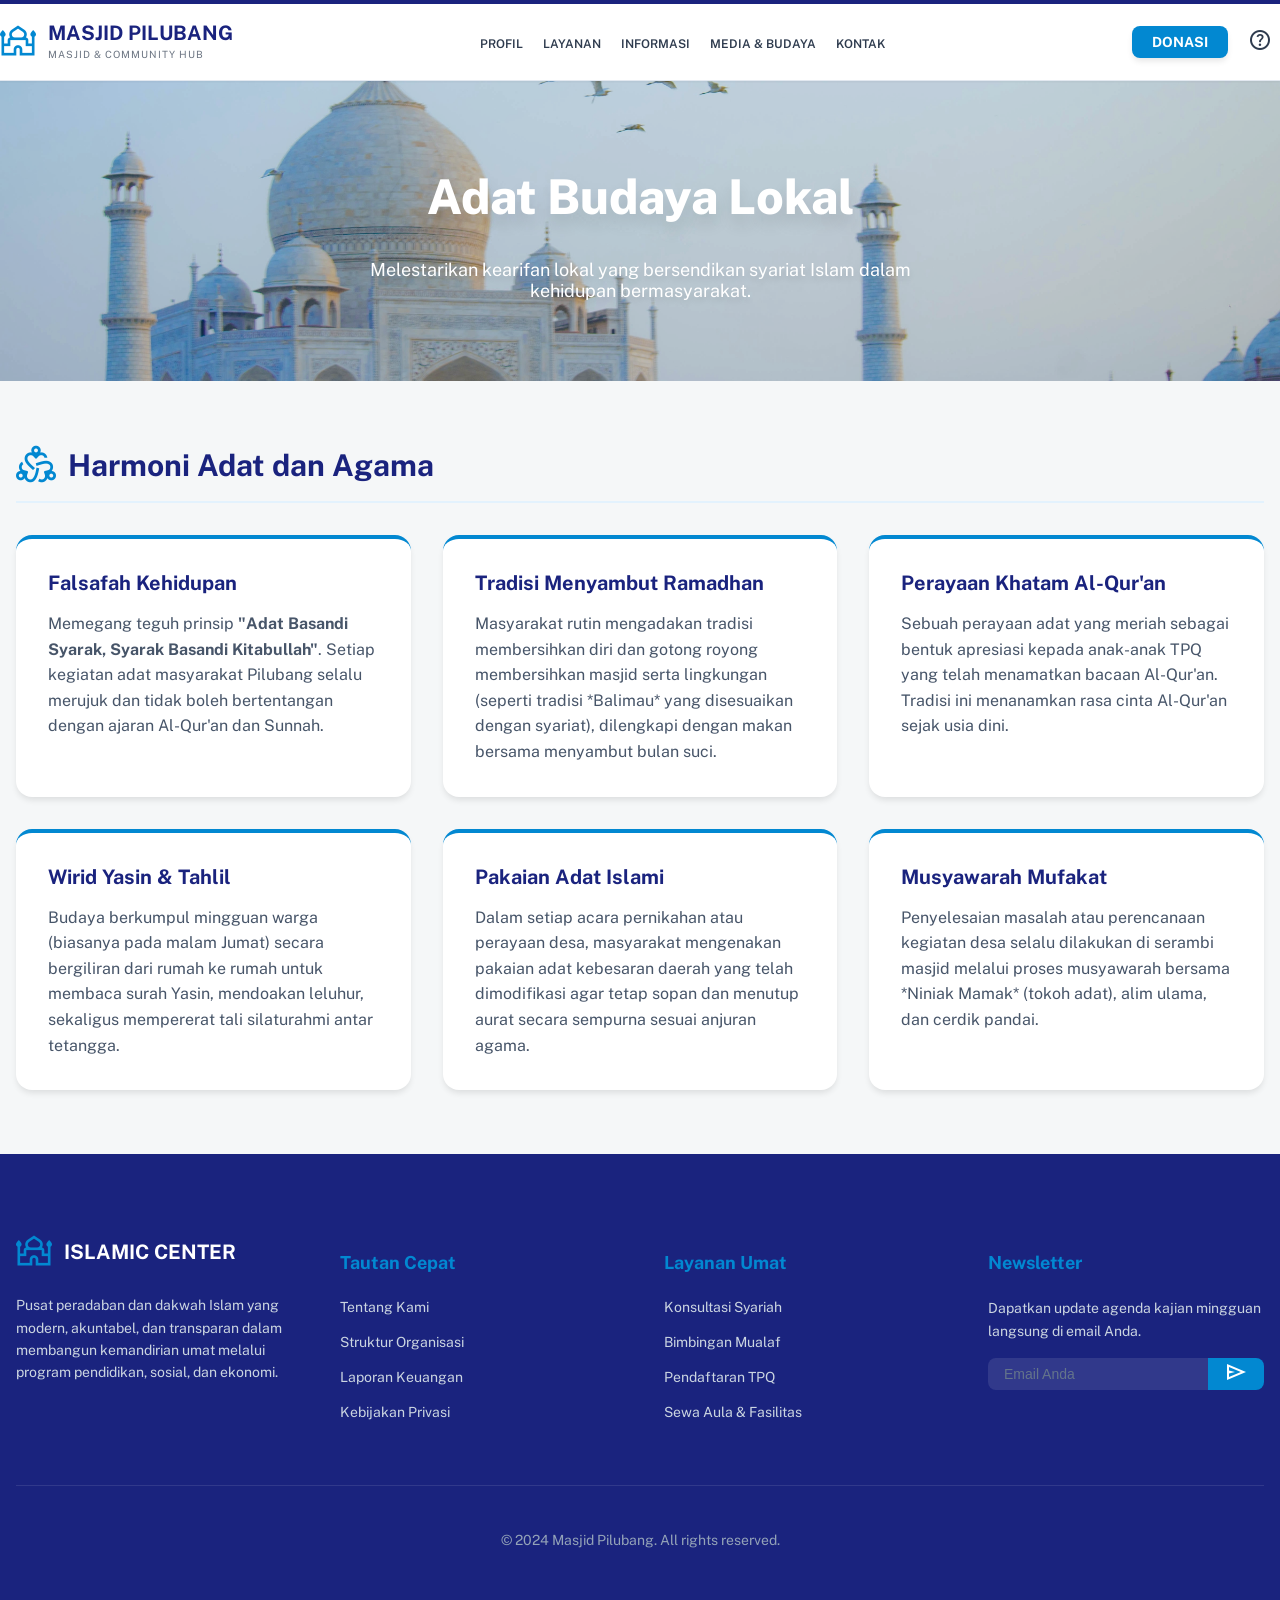
==== AdatBudaya.html @ 6608e8ae "Upload tugas akhir web pertama" ====
<!DOCTYPE html>
<html lang="id" class="scroll-smooth">
<head>
    <meta charset="utf-8"/>
    <meta content="width=device-width, initial-scale=1.0" name="viewport"/>
    <title>Adat & Budaya Lokal - Masjid Pilubang</title>
    
    <link href="https://fonts.googleapis.com/css2?family=Public+Sans:wght@300;400;500;600;700&display=swap" rel="stylesheet"/>
    <link href="https://fonts.googleapis.com/css2?family=Material+Symbols+Outlined:wght@100..700,0..1&display=swap" rel="stylesheet"/>
    <link href="https://fonts.googleapis.com/css2?family=Material+Symbols+Outlined:wght,FILL@100..700,0..1&display=swap" rel="stylesheet"/>

    <link rel="stylesheet" href="style.css">
</head>
<body>

    <div class="top-bar"></div>

    <header class="main-header">
        <div class="container header-container">
            <div class="logo-area">
                <span class="material-symbols-outlined logo-icon">mosque</span>
                <div class="logo-text">
                    <h1>MASJID PILUBANG</h1>
                    <span>Masjid & Community Hub</span>
                </div>
            </div>
            
            <nav class="main-nav">
                <div class="dropdown">
                    <a href="Home.html" class="nav-link">Profil</a>
                    <div class="dropdown-content">
                        <a href="Visimisi.html">Visi & Misi</a>
                        <a href="Sejarah.html">Sejarah & Pengurus</a>
                    </div>
                </div>
                <div class="dropdown">
                    <a href="#" class="nav-link">Layanan</a>
                    <div class="dropdown-content">
                        <a href="IbadahDakwah.html">Ibadah & Dakwah</a>
                        <a href="ZakatSosial.html">Zakat & Sosial</a>
                    </div>
                </div>
                <div class="dropdown">
                    <a href="#" class="nav-link">Informasi</a>
                    <div class="dropdown-content">
                        <a href="PenyaluranDonasi.html">Penyaluran Donasi</a>
                        <a href="JadwalKajian.html">Jadwal Kajian</a>
                    </div>
                </div>
                <div class="dropdown">
                    <a href="#" class="nav-link">Media & Budaya</a>
                    <div class="dropdown-content">
                        <a href="GaleriKegiatan.html">Galeri Kegiatan</a>
                        <a href="AdatBudaya.html">Adat Budaya Lokal</a>
                    </div>
                </div>
                <div class="dropdown">
                    <a href="#footer-kontak" class="nav-link">Kontak</a>
                </div>
            </nav>

            <div class="action-area">
                <a href="#" class="btn-donasi">Donasi</a>
                <a href="#footer-kontak" class="icon-bantuan">
                    <span class="material-symbols-outlined">help_outline</span>
                </a>
            </div>
        </div>
    </header>

    <section class="page-hero" style="background-image: url('Masjid.jpg');">
        <div class="hero-overlay"></div>
        <div class="container hero-content">
            <h2>Adat Budaya Lokal</h2>
            <p>Melestarikan kearifan lokal yang bersendikan syariat Islam dalam kehidupan bermasyarakat.</p>
        </div>
    </section>

    <main class="main-content">
        <div class="container">
            
            <div class="section-header">
                <span class="material-symbols-outlined icon-title">diversity_2</span>
                <h3>Harmoni Adat dan Agama</h3>
            </div>
            
            <div class="grid-cards">
                
                <div class="card">
                    <h4>Falsafah Kehidupan</h4>
                    <p>Memegang teguh prinsip <strong>"Adat Basandi Syarak, Syarak Basandi Kitabullah"</strong>. Setiap kegiatan adat masyarakat Pilubang selalu merujuk dan tidak boleh bertentangan dengan ajaran Al-Qur'an dan Sunnah.</p>
                </div>

                <div class="card">
                    <h4>Tradisi Menyambut Ramadhan</h4>
                    <p>Masyarakat rutin mengadakan tradisi membersihkan diri dan gotong royong membersihkan masjid serta lingkungan (seperti tradisi *Balimau* yang disesuaikan dengan syariat), dilengkapi dengan makan bersama menyambut bulan suci.</p>
                </div>

                <div class="card">
                    <h4>Perayaan Khatam Al-Qur'an</h4>
                    <p>Sebuah perayaan adat yang meriah sebagai bentuk apresiasi kepada anak-anak TPQ yang telah menamatkan bacaan Al-Qur'an. Tradisi ini menanamkan rasa cinta Al-Qur'an sejak usia dini.</p>
                </div>

                <div class="card">
                    <h4>Wirid Yasin & Tahlil</h4>
                    <p>Budaya berkumpul mingguan warga (biasanya pada malam Jumat) secara bergiliran dari rumah ke rumah untuk membaca surah Yasin, mendoakan leluhur, sekaligus mempererat tali silaturahmi antar tetangga.</p>
                </div>

                <div class="card">
                    <h4>Pakaian Adat Islami</h4>
                    <p>Dalam setiap acara pernikahan atau perayaan desa, masyarakat mengenakan pakaian adat kebesaran daerah yang telah dimodifikasi agar tetap sopan dan menutup aurat secara sempurna sesuai anjuran agama.</p>
                </div>

                <div class="card">
                    <h4>Musyawarah Mufakat</h4>
                    <p>Penyelesaian masalah atau perencanaan kegiatan desa selalu dilakukan di serambi masjid melalui proses musyawarah bersama *Niniak Mamak* (tokoh adat), alim ulama, dan cerdik pandai.</p>
                </div>

            </div>

        </div>
    </main>

    <footer id="footer-kontak" class="main-footer">
        <div class="container">
            <div class="footer-grid">
                <div class="footer-col">
                    <div class="footer-logo">
                        <span class="material-symbols-outlined">mosque</span>
                        <h2>ISLAMIC CENTER</h2>
                    </div>
                    <p>Pusat peradaban dan dakwah Islam yang modern, akuntabel, dan transparan dalam membangun kemandirian umat melalui program pendidikan, sosial, dan ekonomi.</p>
                </div>
                <div class="footer-col">
                    <h3>Tautan Cepat</h3>
                    <ul>
                        <li><a href="Home.html">Tentang Kami</a></li>
                        <li><a href="#">Struktur Organisasi</a></li>
                        <li><a href="#">Laporan Keuangan</a></li>
                        <li><a href="#">Kebijakan Privasi</a></li>
                    </ul>
                </div>
                <div class="footer-col">
                    <h3>Layanan Umat</h3>
                    <ul>
                        <li><a href="#">Konsultasi Syariah</a></li>
                        <li><a href="#">Bimbingan Mualaf</a></li>
                        <li><a href="#">Pendaftaran TPQ</a></li>
                        <li><a href="#">Sewa Aula & Fasilitas</a></li>
                    </ul>
                </div>
                <div class="footer-col">
                    <h3>Newsletter</h3>
                    <p class="newsletter-desc">Dapatkan update agenda kajian mingguan langsung di email Anda.</p>
                    <div class="form-newsletter">
                        <input type="email" placeholder="Email Anda" class="input-email">
                        <button class="btn-kirim"><span class="material-symbols-outlined">send</span></button>
                    </div>
                </div>
            </div>
            <div class="footer-bottom">
                <p>© 2024 Masjid Pilubang. All rights reserved.</p>
            </div>
        </div>
    </footer>

</body>
</html>
---- style.css ----
/* --- PENGATURAN UMUM --- */
html {
    scroll-behavior: smooth; /* Efek scroll halus saat klik menu kontak */
}

body {
    font-family: 'Public Sans', sans-serif;
    margin: 0;
    padding: 0;
    background-color: #f5f7f8;
    color: #2E3B4E;
}

.container {
    max-width: 1280px;
    margin: 0 auto;
    padding: 0 1rem;
}

/* Warna Dasar */
:root {
    --primary: #0288D1;
    --deep-royal: #1A237E;
    --light-sky: #E3F2FD;
    --dark-slate: #2E3B4E;
}

/* --- HEADER & NAVIGASI --- */
.top-bar {
    width: 100%;
    height: 4px;
    background-color: var(--deep-royal);
}

.main-header {
    position: sticky;
    top: 0;
    z-index: 50;
    background-color: white;
    border-bottom: 1px solid #e2e8f0;
    box-shadow: 0 1px 2px rgba(0,0,0,0.05);
}

.header-container {
    display: flex;
    justify-content: space-between;
    align-items: center;
    padding: 1rem 0;
}

.logo-area {
    display: flex;
    align-items: center;
    gap: 0.75rem;
    margin-right: 2rem;
}

.logo-icon {
    font-size: 2.25rem;
    color: var(--primary);
}

.logo-text h1 {
    font-size: 1.25rem;
    font-weight: 700;
    margin: 0;
    line-height: 1;
    color: var(--deep-royal);
}

.logo-text span {
    font-size: 0.625rem;
    letter-spacing: 0.1em;
    text-transform: uppercase;
    opacity: 0.7;
}

.main-nav {
    display: flex;
    align-items: center;
    gap: 1.25rem;
}

.nav-link {
    font-size: 0.75rem;
    font-weight: 600;
    text-transform: uppercase;
    color: var(--dark-slate);
    text-decoration: none;
    transition: color 0.2s;
    padding: 0.5rem 0;
}

.nav-link:hover {
    color: var(--primary);
}

/* Dropdown Menu CSS Biasa */
.dropdown {
    position: relative;
    padding: 0.5rem 0;
}

.dropdown-content {
    display: none;
    position: absolute;
    top: 100%;
    left: 0;
    min-width: 220px;
    background-color: white;
    box-shadow: 0 10px 15px -3px rgba(0, 0, 0, 0.1);
    border-radius: 0 0 0.5rem 0.5rem;
    border: 1px solid #f1f5f9;
    z-index: 50;
}

.dropdown:hover .dropdown-content {
    display: block;
}

.dropdown-content a {
    display: block;
    padding: 0.75rem 1.25rem;
    font-size: 0.875rem;
    font-weight: 600;
    color: var(--dark-slate);
    text-decoration: none;
    transition: background-color 0.2s, color 0.2s;
}

.dropdown-content a:hover {
    color: var(--primary);
    background-color: #f8fafc;
}

.action-area {
    display: flex;
    align-items: center;
    gap: 0.75rem;
    margin-left: 2rem;
}

.btn-donasi {
    padding: 0.5rem 1.25rem;
    background-color: var(--primary);
    color: white;
    font-size: 0.875rem;
    font-weight: 700;
    text-transform: uppercase;
    border-radius: 0.5rem;
    text-decoration: none;
    box-shadow: 0 4px 6px -1px rgba(0, 0, 0, 0.1);
    transition: all 0.2s;
}

.btn-donasi:hover {
    background-color: var(--deep-royal);
}

.icon-bantuan {
    padding: 0.5rem;
    color: var(--dark-slate);
    text-decoration: none;
}

.icon-bantuan:hover {
    color: var(--primary);
}

/* --- HERO SECTION --- */
.hero-section {
    position: relative;
    width: 100%;
    height: 500px;
    background-size: cover;
    background-position: center;
    overflow: hidden;
}

.hero-overlay {
    position: absolute;
    top: 0;
    left: 0;
    width: 100%;
    height: 100%;
    background: rgba(2, 136, 209, 0.2); /* Sesuai kode lama kamu */
}

.hero-content {
    position: relative;
    height: 100%;
    display: flex;
    flex-direction: column;
    justify-content: center;
    align-items: flex-start;
    color: white;
}

.hero-content h2 {
    font-size: 3rem;
    font-weight: 800;
    margin-bottom: 1rem;
    text-shadow: 0 10px 15px rgba(0,0,0,0.1);
}

.hero-content h2 span {
    color: var(--light-sky);
}

.hero-content p {
    font-size: 1.125rem;
    max-width: 36rem;
    margin-bottom: 2rem;
    text-shadow: 0 4px 6px rgba(0,0,0,0.1);
}

.slider-dots {
    position: absolute;
    bottom: 2.5rem;
    right: 2.5rem;
    display: flex;
    gap: 0.5rem;
}

.slider-dots .dot {
    width: 12px;
    height: 12px;
    border-radius: 50%;
    background-color: rgba(255, 255, 255, 0.5);
}

.slider-dots .dot.active {
    background-color: white;
}

/* --- JADWAL SHALAT SECTION --- */
.jadwal-section {
    background-color: var(--light-sky);
    padding: 2rem 0;
    border-bottom: 1px solid rgba(2, 136, 209, 0.1);
}

.jadwal-header {
    display: flex;
    justify-content: space-between;
    align-items: center;
    margin-bottom: 1.5rem;
}

.jadwal-title {
    display: flex;
    align-items: center;
    gap: 0.5rem;
}

.jadwal-title span.material-symbols-outlined {
    color: var(--primary);
}

.jadwal-title h3 {
    font-size: 1.25rem;
    font-weight: 700;
    color: var(--deep-royal);
    margin: 0;
}

.jadwal-title .tanggal {
    font-size: 0.875rem;
    opacity: 0.6;
    margin-left: 0.5rem;
}

.jadwal-grid {
    display: grid;
    grid-template-columns: repeat(6, 1fr);
    gap: 1rem;
}

.jadwal-card {
    background-color: white;
    padding: 1rem;
    border-radius: 0.75rem;
    box-shadow: 0 1px 2px rgba(0,0,0,0.05);
    border-bottom: 4px solid var(--primary);
    display: flex;
    flex-direction: column;
    align-items: center;
    transition: transform 0.2s;
}

.jadwal-card:hover {
    transform: scale(1.05);
}

.jadwal-card.disabled {
    border-bottom-color: #e2e8f0;
    opacity: 0.8;
}

.jadwal-card.disabled:hover {
    transform: none; /* Waktu terbit tidak perlu membesar saat dihover */
}

.icon-waktu {
    color: var(--deep-royal);
    margin-bottom: 0.5rem;
}

.nama-waktu {
    font-size: 0.75rem;
    font-weight: 700;
    color: #94a3b8;
    text-transform: uppercase;
}

.jam-waktu {
    font-size: 1.25rem;
    font-weight: 700;
    color: var(--primary);
}

.jam-terbit {
    color: #475569;
}

/* --- LOKASI KAMI SECTION --- */
.main-content {
    padding: 4rem 0;
}

.lokasi-grid {
    display: grid;
    grid-template-columns: 1fr 1fr;
    gap: 3rem;
    align-items: center;
}

.lokasi-info h2 {
    font-size: 1.875rem;
    font-weight: 700;
    color: var(--primary);
    margin-bottom: 1.5rem;
}

.deskripsi-lokasi {
    font-size: 1.125rem;
    color: #475569;
    margin-bottom: 2rem;
    line-height: 1.6;
}

.kontak-list {
    display: flex;
    flex-direction: column;
    gap: 1rem;
}

.kontak-item {
    display: flex;
    gap: 1rem;
}

.kontak-item .material-symbols-outlined {
    color: var(--primary);
}

.kontak-item h5 {
    font-weight: 700;
    margin: 0;
}

.kontak-item p {
    color: #64748b;
    font-size: 0.875rem;
    margin: 0.25rem 0 0 0;
}

.lokasi-map {
    border-radius: 1rem;
    overflow: hidden;
    border: 8px solid var(--light-sky);
    box-shadow: 0 20px 25px -5px rgba(0, 0, 0, 0.1);
    height: 400px;
    background-color: #e2e8f0;
}

/* --- FOOTER SECTION --- */
.main-footer {
    background-color: var(--deep-royal);
    color: white;
    padding-top: 5rem;
    padding-bottom: 2.5rem;
}

.footer-grid {
    display: grid;
    grid-template-columns: repeat(4, 1fr);
    gap: 3rem;
    margin-bottom: 4rem;
}

.footer-logo {
    display: flex;
    align-items: center;
    gap: 0.75rem;
    margin-bottom: 1.5rem;
}

.footer-logo .material-symbols-outlined {
    color: var(--primary);
    font-size: 2.25rem;
}

.footer-logo h2 {
    font-size: 1.25rem;
    font-weight: 700;
    margin: 0;
}

.footer-col p {
    color: #cbd5e1;
    font-size: 0.875rem;
    line-height: 1.6;
}

.footer-col h3 {
    font-weight: 700;
    font-size: 1.125rem;
    margin-bottom: 1.5rem;
    color: var(--primary);
}

.footer-col ul {
    list-style: none;
    padding: 0;
    margin: 0;
    display: flex;
    flex-direction: column;
    gap: 1rem;
}

.footer-col ul a {
    color: #cbd5e1;
    text-decoration: none;
    font-size: 0.875rem;
    transition: color 0.2s;
}

.footer-col ul a:hover {
    color: white;
}

.newsletter-desc {
    font-size: 0.75rem;
    margin-bottom: 1rem;
}

.form-newsletter {
    display: flex;
}

.input-email {
    background-color: rgba(255, 255, 255, 0.1);
    border: none;
    border-radius: 0.5rem 0 0 0.5rem;
    padding: 0.5rem 1rem;
    font-size: 0.875rem;
    color: white;
    width: 100%;
}

.input-email::placeholder {
    color: #64748b;
}

.input-email:focus {
    outline: 1px solid var(--primary);
}

.btn-kirim {
    background-color: var(--primary);
    color: white;
    border: none;
    padding: 0 1rem;
    border-radius: 0 0.5rem 0.5rem 0;
    cursor: pointer;
    transition: background-color 0.2s;
}

.btn-kirim:hover {
    background-color: white;
    color: var(--primary);
}

.social-links {
    display: flex;
    gap: 1rem;
    margin-top: 1.5rem;
}

.social-links a {
    width: 32px;
    height: 32px;
    border-radius: 50%;
    background-color: rgba(255, 255, 255, 0.1);
    display: flex;
    align-items: center;
    justify-content: center;
    color: white;
    text-decoration: none;
    transition: background-color 0.2s;
}

.social-links a:hover {
    background-color: var(--primary);
}

.footer-bottom {
    padding-top: 2rem;
    border-top: 1px solid rgba(255, 255, 255, 0.1);
    text-align: center;
    color: #94a3b8;
    font-size: 0.875rem;
}

/* Responsif (Agar bagus saat dibuka di layar kecil/tablet) */
@media (max-width: 1024px) {
    .jadwal-grid {
        grid-template-columns: repeat(3, 1fr);
    }
    .lokasi-grid {
        grid-template-columns: 1fr;
    }
    .footer-grid {
        grid-template-columns: repeat(2, 1fr);
    }
    .main-nav {
        display: none; /* Sembunyikan menu navigasi horizontal di tablet/mobile */
    }
}

@media (max-width: 640px) {
    .jadwal-grid {
        grid-template-columns: repeat(2, 1fr);
    }
    .footer-grid {
        grid-template-columns: 1fr;
    }
}
/* =========================================================
   TAMBAHAN CSS UNTUK HALAMAN SELAIN HOME (Ibadah & Dakwah) 
   ========================================================= */

/* Banner Khusus Halaman Dalam */
.page-hero {
    position: relative;
    width: 100%;
    height: 300px; /* Lebih pendek dari banner Home */
    background-size: cover;
    background-position: center;
    display: flex;
    align-items: center;
    justify-content: center;
    text-align: center;
}

/* Mengubah posisi teks menjadi di tengah khusus untuk halaman dalam */
.page-hero .hero-content {
    align-items: center;
    text-align: center;
}

/* Judul Bagian (Section Header) */
.section-header {
    display: flex;
    align-items: center;
    gap: 0.75rem;
    margin-bottom: 2rem;
    border-bottom: 2px solid var(--light-sky);
    padding-bottom: 1rem;
}

.section-header .icon-title {
    font-size: 2.5rem;
    color: var(--primary);
}

.section-header h3 {
    font-size: 1.875rem;
    color: var(--deep-royal);
    margin: 0;
    font-weight: 700;
}

/* Kotak-kotak Layanan (Cards) */
.grid-cards {
    display: grid;
    grid-template-columns: repeat(3, 1fr);
    gap: 2rem;
}

.card {
    background: white;
    padding: 2rem;
    border-radius: 1rem;
    box-shadow: 0 4px 6px -1px rgba(0, 0, 0, 0.1);
    border-top: 4px solid var(--primary);
    transition: transform 0.3s;
}

.card:hover {
    transform: translateY(-5px); /* Efek melayang saat kursor diarahkan */
}

.card h4 {
    font-size: 1.25rem;
    color: var(--deep-royal);
    margin-top: 0;
    margin-bottom: 1rem;
    font-weight: 700;
}

.card p {
    color: #475569;
    line-height: 1.6;
    margin: 0;
}

/* Responsif untuk Layar Kecil */
@media (max-width: 768px) {
    .grid-cards {
        grid-template-columns: 1fr; /* Jadi 1 kolom bersusun ke bawah di HP */
    }
}
/* =========================================================
   TAMBAHAN CSS UNTUK HALAMAN JADWAL KAJIAN
   ========================================================= */

.kajian-container {
    display: flex;
    flex-direction: column;
    gap: 1.5rem;
    max-width: 900px;
    margin: 0 auto; /* Menengahkan posisi daftar jadwal */
}

.kajian-card {
    display: flex;
    background: white;
    border-radius: 1rem;
    box-shadow: 0 4px 6px -1px rgba(0, 0, 0, 0.1);
    overflow: hidden;
    border-left: 6px solid var(--primary);
    transition: transform 0.2s;
}

.kajian-card:hover {
    transform: translateX(10px); /* Efek bergeser ke kanan saat di-hover */
}

.kajian-time {
    background-color: var(--light-sky);
    padding: 1.5rem;
    min-width: 180px;
    display: flex;
    flex-direction: column;
    justify-content: center;
    align-items: center;
    text-align: center;
    border-right: 1px solid #e2e8f0;
}

.kajian-time h4 {
    color: var(--deep-royal);
    margin: 0;
    font-size: 1.25rem;
    font-weight: 700;
}

.kajian-time span {
    color: var(--primary);
    font-weight: 700;
    font-size: 0.875rem;
    margin-top: 0.5rem;
}

.kajian-details {
    padding: 1.5rem 2rem;
    display: flex;
    flex-direction: column;
    justify-content: center;
}

.kajian-details h3 {
    margin: 0 0 0.5rem 0;
    color: var(--deep-royal);
    font-size: 1.25rem;
}

.kajian-ustadz {
    display: flex;
    align-items: center;
    gap: 0.5rem;
    color: #0288D1; /* Warna biru untuk nama ustadz */
    font-size: 0.875rem;
    font-weight: 700;
    margin-bottom: 0.75rem;
}

.kajian-desc {
    margin: 0;
    color: #64748b;
    font-size: 0.9rem;
    line-height: 1.6;
}

/* Responsif untuk Layar HP */
@media (max-width: 640px) {
    .kajian-card {
        flex-direction: column;
    }
    .kajian-time {
        min-width: auto;
        padding: 1rem;
        border-right: none;
        border-bottom: 1px solid #e2e8f0;
    }
}
/* =========================================================
   TAMBAHAN CSS UNTUK HALAMAN BERITA & ARTIKEL
   ========================================================= */

.news-grid {
    display: grid;
    grid-template-columns: repeat(3, 1fr);
    gap: 2rem;
}

.news-card {
    background: white;
    border-radius: 1rem;
    overflow: hidden;
    box-shadow: 0 4px 6px -1px rgba(0, 0, 0, 0.1);
    border: 1px solid #e2e8f0;
    transition: transform 0.3s, box-shadow 0.3s;
    display: flex;
    flex-direction: column;
}

.news-card:hover {
    transform: translateY(-5px);
    box-shadow: 0 10px 15px -3px rgba(0, 0, 0, 0.1);
}

.news-image {
    width: 100%;
    height: 200px;
    background-size: cover;
    background-position: center;
    background-color: #cbd5e1; /* Warna abu-abu jika gambar gagal dimuat */
}

.news-content {
    padding: 1.5rem;
    display: flex;
    flex-direction: column;
    flex-grow: 1; /* Membuat tombol di bawah rata jika panjang teks berbeda */
}

.news-meta {
    display: flex;
    justify-content: space-between;
    align-items: center;
    margin-bottom: 1rem;
}

.news-category {
    background-color: var(--light-sky);
    color: var(--primary);
    padding: 0.25rem 0.75rem;
    border-radius: 999px;
    font-size: 0.75rem;
    font-weight: 700;
    text-transform: uppercase;
}

.news-date {
    font-size: 0.875rem;
    color: #64748b;
    font-weight: 500;
}

.news-title {
    font-size: 1.25rem;
    color: var(--deep-royal);
    margin: 0 0 0.75rem 0;
    font-weight: 700;
    line-height: 1.4;
}

.news-excerpt {
    color: #475569;
    font-size: 0.9rem;
    line-height: 1.6;
    margin: 0 0 1.5rem 0;
    flex-grow: 1; /* Mendorong tombol baca selengkapnya ke bawah */
}

.news-readmore {
    display: inline-flex;
    align-items: center;
    gap: 0.5rem;
    color: var(--primary);
    font-weight: 700;
    font-size: 0.875rem;
    text-decoration: none;
    transition: color 0.2s;
    margin-top: auto; /* Memastikan tombol selalu di paling bawah kartu */
}

.news-readmore:hover {
    color: var(--deep-royal);
}

/* Responsif untuk Tablet dan HP */
@media (max-width: 1024px) {
    .news-grid {
        grid-template-columns: repeat(2, 1fr); /* 2 kolom di tablet */
    }
}

@media (max-width: 640px) {
    .news-grid {
        grid-template-columns: 1fr; /* 1 kolom berbaris ke bawah di HP */
    }
}
/* =========================================================
   TAMBAHAN CSS UNTUK HALAMAN GALERI KEGIATAN
   ========================================================= */

.gallery-grid {
    display: grid;
    grid-template-columns: repeat(3, 1fr); /* 3 kolom di layar desktop */
    gap: 1.5rem; /* Jarak antar foto */
}

.gallery-item {
    position: relative;
    border-radius: 1rem;
    overflow: hidden; /* Memastikan konten tidak keluar dari radius */
    box-shadow: 0 4px 6px -1px rgba(0, 0, 0, 0.1);
    background-color: white;
    cursor: pointer;
    transition: transform 0.3s ease;
}

.gallery-item:hover {
    transform: translateY(-5px); /* Sedikit melayang saat dihover */
}

.gallery-image {
    width: 100%;
    height: 250px; /* Tinggi kotak foto fix */
    background-size: cover;
    background-position: center;
    transition: transform 0.5s ease;
}

.gallery-item:hover .gallery-image {
    transform: scale(1.1); /* Efek zoom gambar saat dihover */
}

/* Info yang muncul saat hover */
.gallery-hover-info {
    position: absolute;
    bottom: 0;
    left: 0;
    width: 100%;
    padding: 2rem 1.5rem 1rem 1.5rem; /* Padding bawah lebih besar untuk teks */
    background: linear-gradient(to top, rgba(0,0,0,0.8), transparent); /* Gradien gelap agar teks terbaca */
    color: white;
    opacity: 0; /* Tersembunyi secara default */
    transition: opacity 0.3s ease;
    box-sizing: border-box;
}

.gallery-item:hover .gallery-hover-info {
    opacity: 1; /* Muncul saat dihover */
}

.gallery-hover-info h5 {
    margin: 0 0 0.25rem 0;
    font-size: 1.125rem;
    font-weight: 700;
}

.gallery-hover-info span {
    font-size: 0.875rem;
    opacity: 0.8;
}

/* Responsif untuk Tablet dan HP */
@media (max-width: 1024px) {
    .gallery-grid {
        grid-template-columns: repeat(2, 1fr); /* 2 kolom di tablet */
    }
}

@media (max-width: 640px) {
    .gallery-grid {
        grid-template-columns: 1fr; /* 1 kolom di HP */
    }
    .gallery-image {
        height: 200px; /* Tinggi foto disesuaikan di HP */
    }
}
/* --- TAMPILAN JAM REAL-TIME --- */
.jam-sekarang {
    background-color: var(--primary);
    color: white;
    padding: 0.25rem 0.75rem;
    border-radius: 999px; /* Membuat ujungnya membulat */
    font-weight: 700;
    font-size: 0.875rem;
    margin-left: 1rem;
    box-shadow: 0 2px 4px rgba(0,0,0,0.1);
    letter-spacing: 1px;
    display: inline-block;
}
/* =========================================================
   TAMBAHAN CSS UNTUK HALAMAN DONASI (CROWDFUNDING)
   ========================================================= */

body.bg-donasi {
    background-color: #f4f7f9; /* Warna latar belakang abu-abu sangat muda */
}

/* Hero Section Khusus Donasi */
.hero-donasi {
    background-color: #1A237E; /* Warna Biru Gelap sesuai gambar */
    /* Opsional: Jika punya gambar gedung, gunakan baris di bawah ini */
    /* background-image: linear-gradient(rgba(26, 35, 126, 0.8), rgba(26, 35, 126, 0.9)), url('gedung.jpg'); */
    background-size: cover;
    background-position: center;
    color: white;
    text-align: center;
    padding: 6rem 1rem;
}

.hero-kategori {
    font-size: 0.75rem;
    font-weight: 700;
    letter-spacing: 2px;
    color: #4fc3f7; /* Biru muda */
    text-transform: uppercase;
    display: block;
    margin-bottom: 1rem;
}

.hero-donasi h2 {
    font-size: 3rem;
    font-weight: 800;
    margin: 0 0 1.5rem 0;
    line-height: 1.2;
}

.hero-donasi p {
    font-size: 1.125rem;
    max-width: 600px;
    margin: 0 auto;
    color: #cbd5e1;
}

/* Kategori Donasi Grid (4 Kotak) */
.kategori-donasi-grid {
    display: grid;
    grid-template-columns: repeat(4, 1fr);
    gap: 1.5rem;
    margin-bottom: 4rem;
}

.kategori-card {
    background: white;
    padding: 2rem;
    border-radius: 0.5rem;
    border-top: 4px solid transparent;
    box-shadow: 0 4px 6px rgba(0,0,0,0.05);
    transition: all 0.3s;
}

.kategori-card:hover, .kategori-card.active {
    border-top-color: var(--primary);
    box-shadow: 0 10px 15px rgba(0,0,0,0.1);
    transform: translateY(-5px);
}

.icon-lingkaran {
    width: 48px;
    height: 48px;
    background-color: var(--light-sky);
    color: var(--primary);
    border-radius: 50%;
    display: flex;
    align-items: center;
    justify-content: center;
    margin-bottom: 1.5rem;
}

.kategori-card h4 {
    margin: 0 0 0.5rem 0;
    color: var(--deep-royal);
    font-size: 1.25rem;
}

.kategori-card p {
    font-size: 0.875rem;
    color: #64748b;
    margin-bottom: 1.5rem;
    line-height: 1.5;
}

.kategori-card a {
    text-decoration: none;
    color: var(--primary);
    font-size: 0.875rem;
    font-weight: 700;
    display: flex;
    align-items: center;
    gap: 0.5rem;
}

/* Wrapper Form Donasi Utama */
.form-donasi-wrapper {
    display: grid;
    grid-template-columns: 1fr 1.2fr;
    gap: 4rem;
    align-items: flex-start;
}

.form-donasi-info h2 {
    font-size: 2rem;
    color: var(--deep-royal);
    margin: 0 0 1rem 0;
    line-height: 1.3;
}

.form-donasi-info p {
    color: #475569;
    font-size: 1.1rem;
    line-height: 1.6;
    margin-bottom: 2rem;
}

.fitur-keamanan {
    display: flex;
    gap: 1rem;
    margin-bottom: 1.5rem;
}

.fitur-keamanan h5 {
    margin: 0 0 0.25rem 0;
    font-size: 1rem;
    color: var(--deep-royal);
}

.fitur-keamanan p {
    margin: 0;
    font-size: 0.875rem;
    color: #64748b;
}

/* Desain Kartu Form (Kanan) */
.form-donasi-card {
    background: white;
    padding: 2.5rem;
    border-radius: 1rem;
    box-shadow: 0 20px 25px -5px rgba(0,0,0,0.1);
}

.form-label {
    display: block;
    font-size: 0.75rem;
    font-weight: 700;
    color: #64748b;
    letter-spacing: 1px;
    margin-bottom: 0.75rem;
}

.mt-4 { margin-top: 1.5rem; }
.w-full { width: 100%; box-sizing: border-box; }

.nominal-grid {
    display: grid;
    grid-template-columns: 1fr 1fr;
    gap: 1rem;
    margin-bottom: 1rem;
}

.btn-nominal {
    padding: 0.75rem;
    border: 1px solid #cbd5e1;
    background: white;
    border-radius: 0.5rem;
    font-size: 1rem;
    color: #475569;
    cursor: pointer;
    font-weight: 500;
    transition: all 0.2s;
}

.btn-nominal:hover {
    border-color: var(--primary);
}

.btn-nominal.active {
    background-color: var(--light-sky);
    border-color: var(--primary);
    color: var(--primary);
    font-weight: 700;
}

.input-nominal-custom {
    display: flex;
    align-items: center;
    background: #f8fafc;
    border: 1px solid #cbd5e1;
    border-radius: 0.5rem;
    padding: 0.5rem 1rem;
}

.rp-text {
    font-weight: 700;
    color: #475569;
    margin-right: 0.5rem;
}

.input-field {
    border: none;
    background: transparent;
    padding: 0.5rem;
    font-size: 1rem;
    color: var(--dark-slate);
    outline: none;
    flex-grow: 1;
}

.input-field::placeholder { color: #94a3b8; }
input.input-field {
    border: 1px solid #cbd5e1;
    border-radius: 0.5rem;
    background: #f8fafc;
}
input.input-field:focus {
    border-color: var(--primary);
    background: white;
}

/* Opsi Pembayaran (Radio) */
.metode-bayar-opsi {
    display: flex;
    flex-direction: column;
    gap: 0.75rem;
}

.metode-label {
    display: flex;
    justify-content: space-between;
    align-items: center;
    padding: 1rem;
    border: 1px solid #cbd5e1;
    border-radius: 0.5rem;
    cursor: pointer;
    transition: border-color 0.2s;
}

.metode-label:hover { border-color: var(--primary); }
.metode-label div { display: flex; align-items: center; gap: 0.75rem; }
.metode-label span.material-symbols-outlined { color: var(--primary); }

.data-diri-grid {
    display: grid;
    grid-template-columns: 1fr 1fr;
    gap: 1rem;
}

.btn-submit-donasi {
    width: 100%;
    padding: 1rem;
    background-color: var(--primary);
    color: white;
    font-size: 1.125rem;
    font-weight: 700;
    border: none;
    border-radius: 0.5rem;
    cursor: pointer;
    transition: background-color 0.2s;
}

.btn-submit-donasi:hover {
    background-color: #0277bd;
}

/* Responsif Layar Kecil */
@media (max-width: 1024px) {
    .form-donasi-wrapper { grid-template-columns: 1fr; gap: 2rem; }
    .kategori-donasi-grid { grid-template-columns: repeat(2, 1fr); }
}
@media (max-width: 640px) {
    .kategori-donasi-grid { grid-template-columns: 1fr; }
    .nominal-grid { grid-template-columns: 1fr; }
    .data-diri-grid { grid-template-columns: 1fr; }
}
/* =========================================================
   TAMBAHAN CSS UNTUK HALAMAN PENYALURAN DONASI (DASHBOARD)
   ========================================================= */

.dashboard-grid {
    display: grid;
    grid-template-columns: repeat(3, 1fr);
    gap: 2rem;
}

.dashboard-card {
    background: white;
    padding: 2rem;
    border-radius: 1rem;
    box-shadow: 0 10px 15px -3px rgba(0, 0, 0, 0.1);
    position: relative;
    overflow: hidden;
    border: 1px solid #e2e8f0;
}

/* Garis warna di atas kartu */
.dashboard-card::before {
    content: '';
    position: absolute;
    top: 0;
    left: 0;
    width: 100%;
    height: 4px;
}

.dashboard-card.dana-masuk::before { background-color: #10b981; /* Hijau */ }
.dashboard-card.dana-keluar::before { background-color: #f59e0b; /* Kuning/Orange */ }
.dashboard-card.saldo-akhir::before { background-color: var(--primary); /* Biru Utama */ }

/* Desain Lingkaran Ikon */
.dashboard-card .icon-box {
    width: 48px;
    height: 48px;
    border-radius: 50%;
    display: flex;
    align-items: center;
    justify-content: center;
    margin-bottom: 1rem;
}

.dashboard-card.dana-masuk .icon-box { background-color: #d1fae5; color: #10b981; }
.dashboard-card.dana-keluar .icon-box { background-color: #fef3c7; color: #f59e0b; }
.dashboard-card.saldo-akhir .icon-box { background-color: var(--light-sky); color: var(--primary); }

/* Teks dan Angka */
.dashboard-card p {
    margin: 0;
    font-size: 0.875rem;
    color: #64748b;
    font-weight: 600;
    text-transform: uppercase;
    letter-spacing: 0.5px;
}

.dashboard-card h3 {
    margin: 0.5rem 0;
    font-size: 2.25rem;
    font-weight: 800;
    color: var(--deep-royal);
}

.dashboard-card .keterangan {
    font-size: 0.75rem;
    color: #94a3b8;
}

/* Responsif untuk Tablet dan HP */
@media (max-width: 1024px) {
    .dashboard-grid { grid-template-columns: repeat(2, 1fr); }
}

@media (max-width: 640px) {
    .dashboard-grid { grid-template-columns: 1fr; }
}
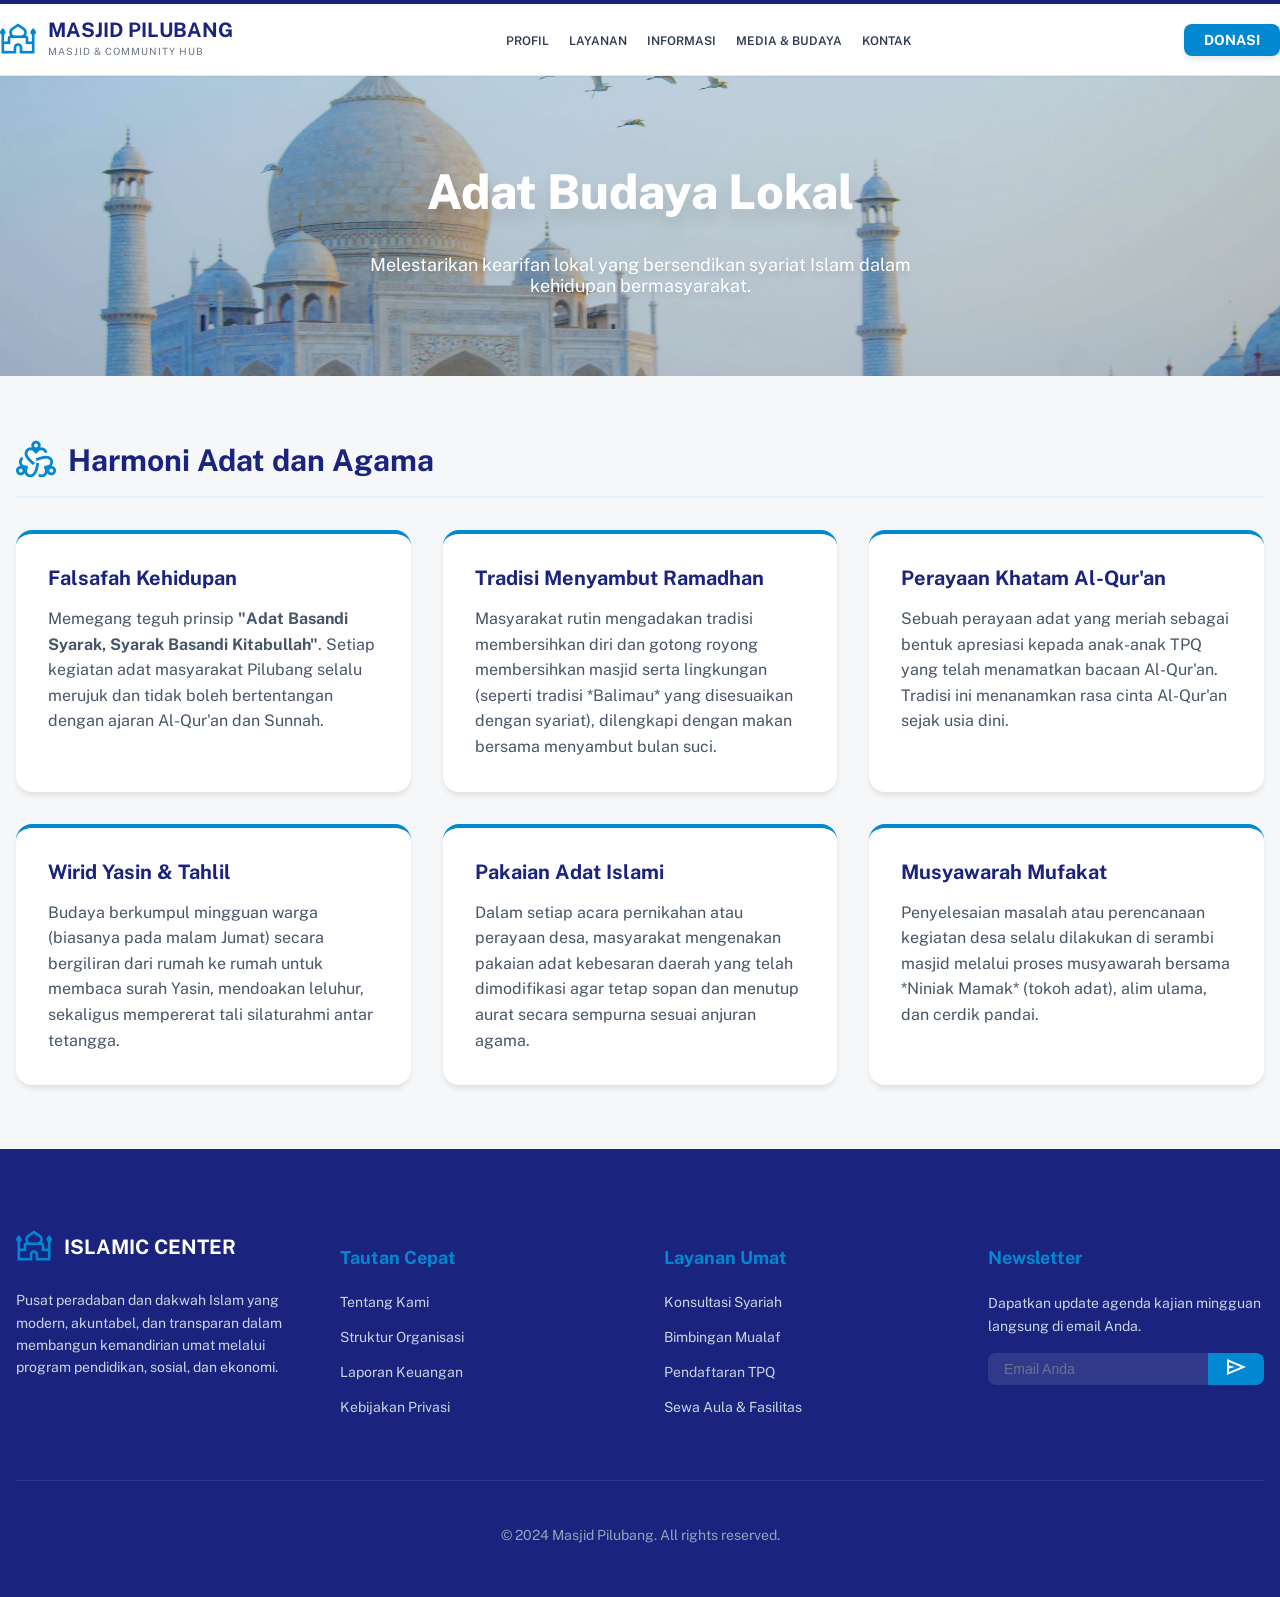
==== commit 8e1b98fe: "Merapikan tampilan CSS untuk halaman galeri" ====
--- a/AdatBudaya.html
+++ b/AdatBudaya.html
@@ -15,8 +15,9 @@
 
     <div class="top-bar"></div>
 
-    <header class="main-header">
+<header class="main-header">
         <div class="container header-container">
+            
             <div class="logo-area">
                 <span class="material-symbols-outlined logo-icon">mosque</span>
                 <div class="logo-text">
@@ -25,9 +26,9 @@
                 </div>
             </div>
             
-            <nav class="main-nav">
+            <nav class="main-nav" id="menu-navigasi">
                 <div class="dropdown">
-                    <a href="Home.html" class="nav-link">Profil</a>
+                    <a href="index.html" class="nav-link">Profil</a>
                     <div class="dropdown-content">
                         <a href="Visimisi.html">Visi & Misi</a>
                         <a href="Sejarah.html">Sejarah & Pengurus</a>
@@ -50,7 +51,7 @@
                 <div class="dropdown">
                     <a href="#" class="nav-link">Media & Budaya</a>
                     <div class="dropdown-content">
-                        <a href="GaleriKegiatan.html">Galeri Kegiatan</a>
+                        <a href="Galeri.html">Galeri Kegiatan</a>
                         <a href="AdatBudaya.html">Adat Budaya Lokal</a>
                     </div>
                 </div>
@@ -60,11 +61,12 @@
             </nav>
 
             <div class="action-area">
-                <a href="#" class="btn-donasi">Donasi</a>
-                <a href="#footer-kontak" class="icon-bantuan">
-                    <span class="material-symbols-outlined">help_outline</span>
-                </a>
+                <a href="Donasi.html" class="btn-donasi">Donasi</a>
+                <button class="menu-toggle" id="btn-hamburger">
+                    <span class="material-symbols-outlined">menu</span>
+                </button>
             </div>
+            
         </div>
     </header>
 
@@ -163,6 +165,19 @@
             </div>
         </div>
     </footer>
+    <script>
+    const btnHamburger = document.getElementById('btn-hamburger');
+    const menuNavigasi = document.getElementById('menu-navigasi');
+
+    if(btnHamburger) {
+        btnHamburger.addEventListener('click', function() {
+            // Menambah atau menghapus class 'aktif' saat tombol diklik
+            menuNavigasi.classList.toggle('aktif');
+        });
+    }
+</script>
+</body>
+</html>
 
 </body>
 </html>
--- a/style.css
+++ b/style.css
@@ -1288,4 +1288,261 @@
 
 @media (max-width: 640px) {
     .dashboard-grid { grid-template-columns: 1fr; }
+}
+/* =========================================================
+   TAMBAHAN CSS UNTUK HALAMAN SEJARAH
+   ========================================================= */
+
+.sejarah-grid {
+    display: grid;
+    grid-template-columns: 1fr 1fr; /* Membagi layar jadi 2 kolom: kiri teks, kanan gambar */
+    gap: 4rem;
+    align-items: flex-start;
+}
+
+.sejarah-text p {
+    color: #475569;
+    font-size: 1.125rem;
+    line-height: 1.8;
+    margin-bottom: 1.5rem;
+    text-align: justify; /* Membuat teks rata kanan-kiri agar rapi seperti buku */
+}
+
+.sejarah-image img {
+    width: 100%;
+    border-radius: 1rem;
+    box-shadow: 0 20px 25px -5px rgba(0, 0, 0, 0.1);
+    border: 8px solid white; /* Memberi efek bingkai putih */
+    outline: 2px solid var(--light-sky); /* Garis luar bingkai biru muda */
+}
+
+/* Responsif untuk Layar Tablet dan HP */
+@media (max-width: 1024px) {
+    .sejarah-grid {
+        gap: 2rem;
+    }
+}
+
+@media (max-width: 768px) {
+    .sejarah-grid {
+        grid-template-columns: 1fr; /* Mengubah jadi 1 kolom (gambar pindah ke bawah teks) di HP */
+    }
+}
+/* =========================================================
+   TAMBAHAN CSS UNTUK HALAMAN VISI & MISI
+   ========================================================= */
+
+/* Gaya untuk kutipan Visi */
+.visi-quote {
+    font-size: 2rem;
+    font-weight: 800;
+    color: var(--deep-royal);
+    line-height: 1.4;
+    max-width: 800px;
+    margin: 0 auto;
+}
+
+@media (min-width: 768px) {
+    .visi-quote { font-size: 2.5rem; }
+}
+
+/* Membagi area Misi menjadi Kiri (Judul) dan Kanan (Daftar Misi) */
+.misi-wrapper {
+    display: flex;
+    gap: 4rem;
+    align-items: flex-start;
+}
+
+.misi-header {
+    flex: 1;
+}
+
+.misi-content {
+    flex: 2;
+    display: flex;
+    flex-direction: column;
+    gap: 1.5rem;
+}
+
+/* Gaya Kartu Misi */
+.misi-card {
+    display: flex;
+    gap: 1.5rem;
+    background-color: white;
+    padding: 1.5rem;
+    border-radius: 1rem;
+    box-shadow: 0 4px 6px -1px rgba(0, 0, 0, 0.05);
+    border: 1px solid #e2e8f0;
+}
+
+.misi-number {
+    width: 48px;
+    height: 48px;
+    flex-shrink: 0;
+    background-color: var(--primary);
+    color: white;
+    border-radius: 50%;
+    display: flex;
+    align-items: center;
+    justify-content: center;
+    font-size: 1.25rem;
+    font-weight: 800;
+}
+
+.misi-text h4 {
+    margin: 0 0 0.5rem 0;
+    font-size: 1.125rem;
+    color: var(--deep-royal);
+}
+
+.misi-text p {
+    margin: 0;
+    color: #475569;
+    line-height: 1.6;
+}
+
+/* Gaya Grid 4 Kolom untuk Tujuan Strategis */
+.tujuan-grid {
+    display: grid;
+    grid-template-columns: repeat(4, 1fr);
+    gap: 1.5rem;
+}
+
+.tujuan-card {
+    background-color: white;
+    padding: 2rem;
+    border-radius: 1rem;
+    border: 1px solid #e2e8f0;
+    transition: all 0.3s;
+}
+
+.tujuan-card:hover {
+    border-color: var(--primary);
+    box-shadow: 0 10px 15px -3px rgba(0, 0, 0, 0.1);
+    transform: translateY(-5px);
+}
+
+.icon-tujuan {
+    font-size: 2.5rem;
+    color: var(--primary);
+    margin-bottom: 1rem;
+    display: block;
+}
+
+.tujuan-card h4 {
+    margin: 0 0 0.5rem 0;
+    color: var(--deep-royal);
+    font-size: 1.125rem;
+}
+
+.tujuan-card p {
+    margin: 0;
+    font-size: 0.875rem;
+    color: #64748b;
+    line-height: 1.5;
+}
+
+/* Responsif Layar Kecil (Tablet & HP) */
+@media (max-width: 1024px) {
+    .tujuan-grid { grid-template-columns: repeat(2, 1fr); }
+}
+
+@media (max-width: 768px) {
+    .misi-wrapper { flex-direction: column; gap: 2rem; }
+    .tujuan-grid { grid-template-columns: 1fr; }
+}
+/* =========================================================
+   PENGATURAN RESPONSIVITY MENU MOBILE (HP)
+   ========================================================= */
+
+/* Sembunyikan tombol hamburger di Laptop */
+.menu-toggle {
+    display: none;
+    background: none;
+    border: none;
+    color: var(--deep-royal);
+    cursor: pointer;
+    padding: 0;
+    margin-left: 1rem;
+}
+
+.menu-toggle span {
+    font-size: 2rem;
+}
+
+/* Pengaturan Khusus Layar HP & Tablet */
+/* =========================================================
+   PENGATURAN RESPONSIVITY MENU MOBILE (HP) - VERSI FINAL
+   ========================================================= */
+
+@media (max-width: 1024px) {
+    /* 1. Munculkan tombol hamburger & sembunyikan ikon bantuan */
+    .menu-toggle { display: block !important; }
+    .action-area .icon-bantuan { display: none !important; }
+
+    /* 2. Kunci posisi header agar menu bisa melayang tepat di bawahnya */
+    .header-container { position: relative !important; }
+
+    /* 3. Desain Kotak Menu Utama (Melayang di atas gambar) */
+    .main-nav {
+        display: none !important; 
+        position: absolute !important; /* Paksa melayang */
+        top: 100% !important;
+        left: 0 !important;
+        width: 100% !important;
+        background-color: white !important;
+        flex-direction: column !important;
+        padding: 0 !important;
+        box-shadow: 0 10px 15px -3px rgba(0,0,0,0.2) !important;
+        z-index: 9999 !important; /* Pastikan selalu di paling atas */
+    }
+
+    /* Munculkan saat diklik */
+    .main-nav.aktif { display: flex !important; }
+
+    /* 4. Desain Baris Menu (Rapikan jarak dan garis pemisah) */
+    .main-nav .dropdown {
+        width: 100% !important;
+        border-bottom: 1px solid #f1f5f9 !important; /* Garis abu-abu tipis pembatas menu */
+    }
+
+    /* Bersihkan gaya teks agar tidak ada blok biru */
+    .main-nav .nav-link {
+        display: block !important;
+        padding: 1rem 1.5rem !important;
+        width: 100% !important;
+        box-sizing: border-box !important;
+        text-align: left !important;
+        color: var(--deep-royal) !important;
+        background: transparent !important; /* Hilangkan background biru */
+        font-weight: 700 !important;
+        text-decoration: none !important;
+    }
+
+    /* 5. Desain Anak Menu (Sub-menu) */
+    .main-nav .dropdown-content {
+        position: static !important; /* Tidak melayang ke samping lagi */
+        box-shadow: none !important;
+        background-color: #f8fafc !important; /* Warna abu-abu sangat muda */
+        display: none !important;
+        width: 100% !important;
+        padding: 0 !important;
+    }
+
+    /* Tampilkan anak menu saat induknya ditekan */
+    .main-nav .dropdown:hover .dropdown-content,
+    .main-nav .dropdown:active .dropdown-content {
+        display: block !important;
+    }
+
+    /* Rapikan teks anak menu */
+    .main-nav .dropdown-content a {
+        display: block !important;
+        padding: 0.75rem 1.5rem 0.75rem 2.5rem !important; /* Menjorok ke dalam agar rapi */
+        color: #475569 !important;
+        background: transparent !important;
+        border-bottom: 1px solid #e2e8f0 !important;
+        text-decoration: none !important;
+        font-size: 0.9rem !important;
+    }
 }
